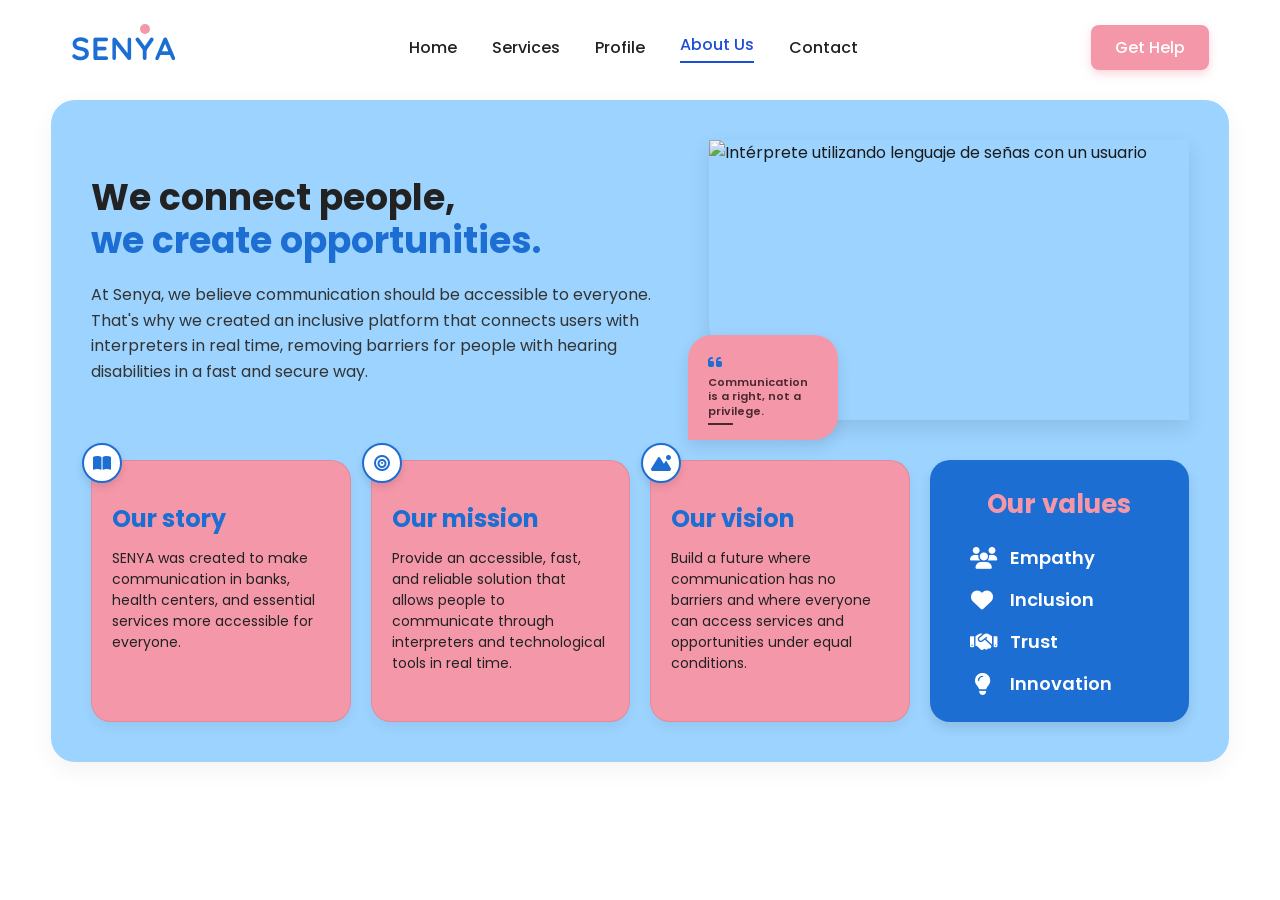
==== about.html @ b4b5ceb6 "Add files via upload ESTA ES LA PAGINAS "ABOUT US"" ====
<!DOCTYPE html>
<html lang="es">
<head>
    <meta charset="UTF-8">
    <meta name="viewport" content="width=device-width, initial-scale=1.0">
    <title>SENYA - About Us</title>
    <link rel="stylesheet" href="about.css">
    <link href="https://fonts.googleapis.com/css2?family=Poppins:wght@400;500;600;700&display=swap" rel="stylesheet">
    <link rel="stylesheet" href="https://cdnjs.cloudflare.com/ajax/libs/font-awesome/6.4.0/css/all.min.css">
</head>
<body>

    <!-- MENÚ DE NAVEGACIÓN (IDÉNTICO AL ANTERIOR) -->
    <header>
        <div class="logo" role="img" aria-label="SENYA Logo">
            SEN<span class="logo-y">Y</span>A
        </div>
        <nav aria-label="Menú principal">
            <a href="#">Home</a>
            <a href="#">Services</a>
            <a href="#">Profile</a>
            <a href="#" class="active" aria-current="page">About Us</a>
            <a href="#">Contact</a>
        </nav>
        <button class="btn-help" aria-label="Obtener ayuda y soporte técnico">Get Help</button>
    </header>

    <!-- CONTENEDOR PRINCIPAL AZUL -->
    <main class="main-container">
        
        <!-- SECCIÓN HERO / BANNER SUPERIOR -->
        <section class="about-hero">
            <div class="hero-text">
                <h1 class="hero-title">We connect people, <br><span class="highlight-blue">we create opportunities.</span></h1>
                <p class="hero-description">
                    At Senya, we believe communication should be accessible to everyone. That's why we created an inclusive platform that connects users with interpreters in real time, removing barriers for people with hearing disabilities in a fast and secure way.
                </p>
            </div>
            <div class="hero-image-container">
                <!-- Cambia 'ruta-de-tu-imagen.jpg' por el nombre real de tu imagen -->
              <img src="https://images.unsplash.com/photo-1516321318423-f06f85e504b3?q=80&w=800&auto=format&fit=crop" alt="Intérprete utilizando lenguaje de señas con un usuario" class="hero-img">
                <div class="quote-badge" role="blockquote">
                    <i class="fa-solid fa-quote-left quote-icon"></i>
                    <p>Communication is a right, not a privilege.</p>
                    <div class="quote-line"></div>
                </div>
            </div>
        </section>

        <!-- SECCIÓN INFERIOR: HISTORIA, MISIÓN, VISIÓN Y VALORES -->
        <section class="about-grid">
            
            <!-- Tarjeta: Our Story -->
            <div class="info-card pink-card" tabindex="0">
                <div class="card-icon-floating">
                    <i class="fa-solid fa-book-open"></i>
                </div>
                <h2>Our story</h2>
                <p>SENYA was created to make communication in banks, health centers, and essential services more accessible for everyone.</p>
            </div>

            <!-- Tarjeta: Our Mission -->
            <div class="info-card pink-card" tabindex="0">
                <div class="card-icon-floating">
                    <i class="fa-solid fa-bullseye"></i>
                </div>
                <h2>Our mission</h2>
                <p>Provide an accessible, fast, and reliable solution that allows people to communicate through interpreters and technological tools in real time.</p>
            </div>

            <!-- Tarjeta: Our Vision -->
            <div class="info-card pink-card" tabindex="0">
                <div class="card-icon-floating">
                    <i class="fa-solid fa-mountain-sun"></i>
                </div>
                <h2>Our vision</h2>
                <p>Build a future where communication has no barriers and where everyone can access services and opportunities under equal conditions.</p>
            </div>

            <!-- Tarjeta Azul: Our Values -->
            <div class="values-card" tabindex="0">
                <h2>Our values</h2>
                <ul class="values-list">
                    <li>
                        <i class="fa-solid fa-users"></i>
                        <span>Empathy</span>
                    </li>
                    <li>
                        <i class="fa-solid fa-heart"></i>
                        <span>Inclusion</span>
                    </li>
                    <li>
                        <i class="fa-solid fa-handshake"></i>
                        <span>Trust</span>
                    </li>
                    <li>
                        <i class="fa-solid fa-lightbulb"></i>
                        <span>Innovation</span>
                    </li>
                </ul>
            </div>

        </section>

    </main>

</body>
</html>
---- about.css ----
/* --- ENLACE A FUENTES --- */
@import url('https://fonts.googleapis.com/css2?family=Poppins:wght@400;500;600;700&family=Quicksand:wght@700&display=swap');

/* --- CONFIGURACIÓN GENERAL --- */
* {
    margin: 0;
    padding: 0;
    box-sizing: border-box;
    font-family: 'Poppins', sans-serif;
}

body {
    background-color: #ffffff;
    color: #1a1a1a; 
    padding: 10px 20px;
}

/* --- MENÚ DE NAVEGACIÓN UNIFICADO --- */
header {
    display: flex;
    justify-content: space-between;
    align-items: center;
    padding: 15px 20px; 
    max-width: 95%;
    margin: 0 auto;
}

.logo {
    font-family: 'Quicksand', sans-serif;
    font-size: 32px;
    font-weight: 700;
    color: #1d6ed3;
    letter-spacing: 1px;
    display: inline-flex;
    align-items: center;
    user-select: none;
}

.logo-y {
    font-family: 'Quicksand', sans-serif;
    position: relative;
    display: inline-block;
}

.logo-y::after {
    content: '';
    position: absolute;
    top: -4px;
    left: 50%;
    transform: translateX(-50%);
    width: 10px;
    height: 10px;
    background-color: #f497a9;
    border-radius: 50%;
}

nav {
    display: flex;
    gap: 35px;
    align-items: center;
}

nav a {
    text-decoration: none;
    color: #222;
    font-weight: 500;
    font-size: 16px;
    transition: color 0.3s;
}

nav a.active {
    color: #1d4ed8; 
    border-bottom: 2px solid #1d4ed8;
    padding-bottom: 4px;
}

.btn-help {
    background-color: #f497a9;
    color: white;
    padding: 10px 24px;
    border: none;
    border-radius: 8px;
    font-size: 16px;
    font-weight: 500;
    cursor: pointer;
    box-shadow: 0 4px 10px rgba(244, 151, 169, 0.4);
    transition: all 0.2s ease;
}

.btn-help:hover {
    background-color: #e08597;
    transform: translateY(-1px);
}

/* --- CONTENEDOR PRINCIPAL AZUL --- */
.main-container {
    background-color: #9cd3ff;
    border-radius: 24px;
    width: 95%;        
    max-width: 1600px; 
    margin: 15px auto; 
    padding: 40px; 
    box-shadow: 0 8px 24px rgba(0,0,0,0.05);
}

/* --- SECCIÓN HERO (TEXTO E IMAGEN DE ARRIBA) --- */
.about-hero {
    display: flex;
    justify-content: space-between;
    align-items: center;
    gap: 40px;
    margin-bottom: 40px;
    text-align: left;
}

.hero-text {
    flex: 1.2;
}

.hero-title {
    font-size: 36px;
    font-weight: 700;
    color: #222222;
    line-height: 1.2;
    margin-bottom: 20px;
}

.hero-title .highlight-blue {
    color: #1d6ed3;
}

.hero-description {
    font-size: 16px;
    color: #333333;
    line-height: 1.6;
}

/* CONTENEDOR DE IMAGEN Y CITA FLOTANTE */
.hero-image-container {
    flex: 1;
    position: relative;
    display: flex;
    justify-content: flex-end;
}

.hero-img {
    width: 100%;
    max-width: 480px;
    height: 280px;
    object-fit: cover;
    border-radius: 0 0 0 100px; /* Esquina curva inferior izquierda de la imagen */
    box-shadow: 0 8px 20px rgba(0,0,0,0.1);
}

.quote-badge {
    position: absolute;
    bottom: -20px;
    left: -20px;
    background-color: #f497a9; /* Tono de Our Services */
    padding: 15px 20px;
    border-radius: 24px 24px 24px 0;
    width: 150px;
    box-shadow: 0 6px 15px rgba(0,0,0,0.1);
}

.quote-icon {
    color: #1d6ed3;
    font-size: 16px;
    margin-bottom: 5px;
    display: block;
}

.quote-badge p {
    font-size: 11px;
    font-weight: 600;
    color: #4a2830;
    line-height: 1.3;
    margin-bottom: 5px;
}

.quote-line {
    width: 25px;
    height: 2px;
    background-color: #4a2830;
}

/* --- CUADRÍCULA DE TARJETAS INFERIORES --- */
.about-grid {
    display: grid;
    grid-template-columns: repeat(auto-fit, minmax(240px, 1fr));
    gap: 20px;
    margin-top: 20px;
}

/* Estilo base para tarjetas de información */
.info-card {
    border-radius: 20px;
    padding: 30px 20px 20px 20px;
    position: relative;
    text-align: left;
    box-shadow: 0 6px 12px rgba(0,0,0,0.05);
    border: 1px solid rgba(0,0,0,0.08);
    display: flex;
    flex-direction: column;
    min-height: 240px;
    background-color: #f497a9; /* Mismo tono rosado unificado */
    transition: all 0.2s ease;
    outline: none;
}

.info-card h2 {
    color: #1d6ed3; /* Azul para resaltar los títulos */
    font-size: 24px;
    font-weight: 700;
    margin-bottom: 12px;
    margin-top: 10px;
}

.info-card p {
    color: #222222;
    font-size: 14px;
    line-height: 1.5;
}

/* Iconos redondos flotantes en la esquina superior izquierda */
.card-icon-floating {
    position: absolute;
    top: -18px;
    left: -10px;
    background-color: #ffffff;
    border: 2px solid #1d6ed3;
    color: #1d6ed3;
    width: 40px;
    height: 40px;
    border-radius: 50%;
    display: flex;
    align-items: center;
    justify-content: center;
    font-size: 16px;
    box-shadow: 0 4px 8px rgba(0,0,0,0.1);
}

/* Tarjetas con interactividad al teclado */
.info-card:focus-visible, .values-card:focus-visible {
    transform: scale(1.02);
    box-shadow: 0 0 0 4px #1d6ed3, 0 8px 16px rgba(0,0,0,0.15);
}

/* --- TARJETA AZUL DE VALORES --- */
.values-card {
    background-color: #1d6ed3;
    border-radius: 20px;
    padding: 25px;
    color: white;
    text-align: center;
    box-shadow: 0 6px 12px rgba(0,0,0,0.1);
    display: flex;
    flex-direction: column;
    justify-content: flex-start;
    outline: none;
    transition: all 0.2s ease;
}

.values-card h2 {
    font-size: 26px;
    font-weight: 700;
    color: #f497a9; /* Combinación invertida usando el rosa */
    margin-bottom: 20px;
}

.values-list {
    list-style: none;
    display: flex;
    flex-direction: column;
    gap: 15px;
    text-align: left;
    padding-left: 15px;
}

.values-list li {
    display: flex;
    align-items: center;
    gap: 15px;
    font-size: 18px;
    font-weight: 600;
}

.values-list li i {
    font-size: 22px;
    width: 25px;
    text-align: center;
    color: #ffffff;
}

/* --- ADAPTACIÓN PARA PANTALLAS MÓVILES --- */
@media (max-width: 992px) {
    .about-hero {
        flex-direction: column;
        text-align: center;
    }
    .hero-image-container {
        justify-content: center;
        margin-top: 20px;
        width: 100%;
    }
    .hero-img {
        border-radius: 24px; /* Cambia a esquinas normales en móvil */
    }
}

@media (max-width: 768px) {
    header {
        flex-direction: column;
        gap: 15px;
    }
    .main-container {
        padding: 20px;
    }
    .hero-title {
        font-size: 28px;
    }
    .about-grid {
        grid-template-columns: 1fr;
        gap: 35px;
    }
}
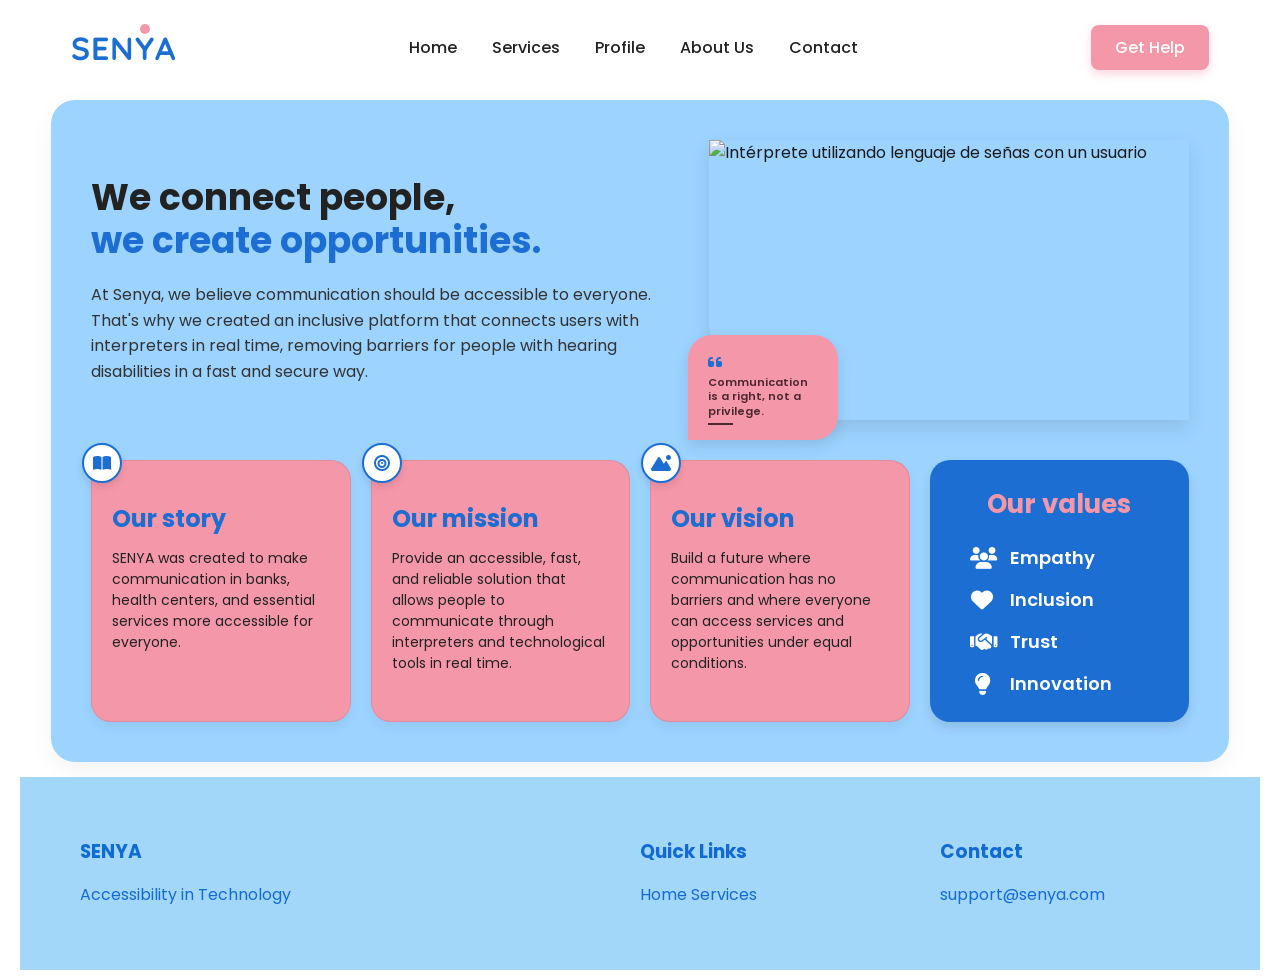
==== commit 82b65af1: "EXPO - Entrega1" ====
--- a/about.html
+++ b/about.html
@@ -16,11 +16,11 @@
             SEN<span class="logo-y">Y</span>A
         </div>
         <nav aria-label="Menú principal">
-            <a href="#">Home</a>
-            <a href="#">Services</a>
-            <a href="#">Profile</a>
-            <a href="#" class="active" aria-current="page">About Us</a>
-            <a href="#">Contact</a>
+        <a href="index.html">Home</a>
+        <a href="servicios1.html">Services</a>
+        <a href="profile.html">Profile</a>
+        <a href="about.html">About Us</a>
+        <a href="soporte.html">Contact</a>
         </nav>
         <button class="btn-help" aria-label="Obtener ayuda y soporte técnico">Get Help</button>
     </header>
@@ -104,5 +104,29 @@
 
     </main>
 
+    <footer id="contact">
+
+<div class="footer-grid">
+
+<div>
+<h3>SENYA</h3>
+<p>Accessibility in Technology</p>
+</div>
+
+<div>
+<h3>Quick Links</h3>
+<a href="#">Home</a>
+<a href="#">Services</a>
+</div>
+
+<div>
+<h3>Contact</h3>
+<a href="#">support@senya.com</a>
+</div>
+
+</div>
+
+</footer>
+
 </body>
 </html>
--- a/about.css
+++ b/about.css
@@ -292,6 +292,31 @@
     color: #ffffff;
 }
 
+/* FOOTER */ 
+
+footer{
+    background:#A2D7FA;
+    padding:60px;
+}
+
+.footer-grid{
+    display:grid;
+    grid-template-columns:2fr 1fr 1fr;
+    gap:40px;
+}
+
+footer h3{
+    color:#126AD6;
+    margin-bottom:15px;
+}
+
+footer p,
+footer a{
+    color:#126AD6;
+    text-decoration:none;
+    line-height:1.8;
+}
+
 /* --- ADAPTACIÓN PARA PANTALLAS MÓVILES --- */
 @media (max-width: 992px) {
     .about-hero {
